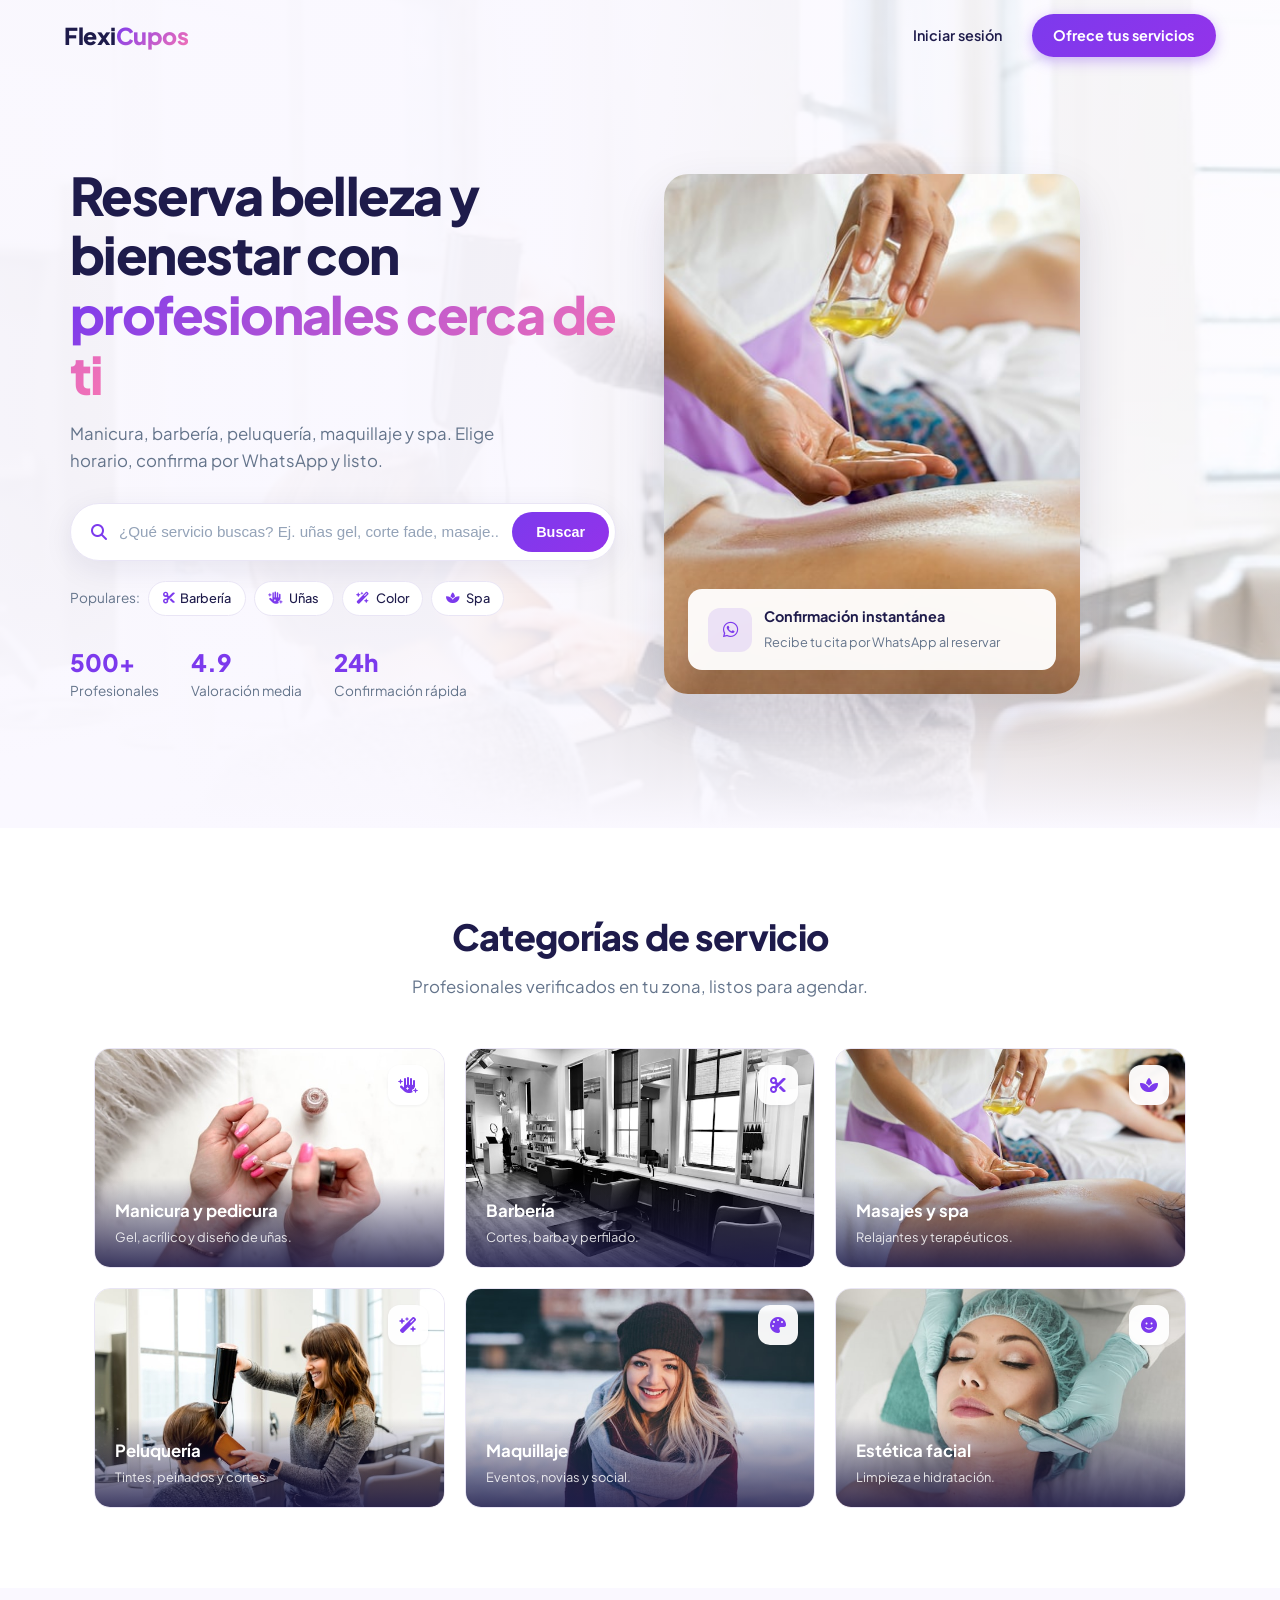
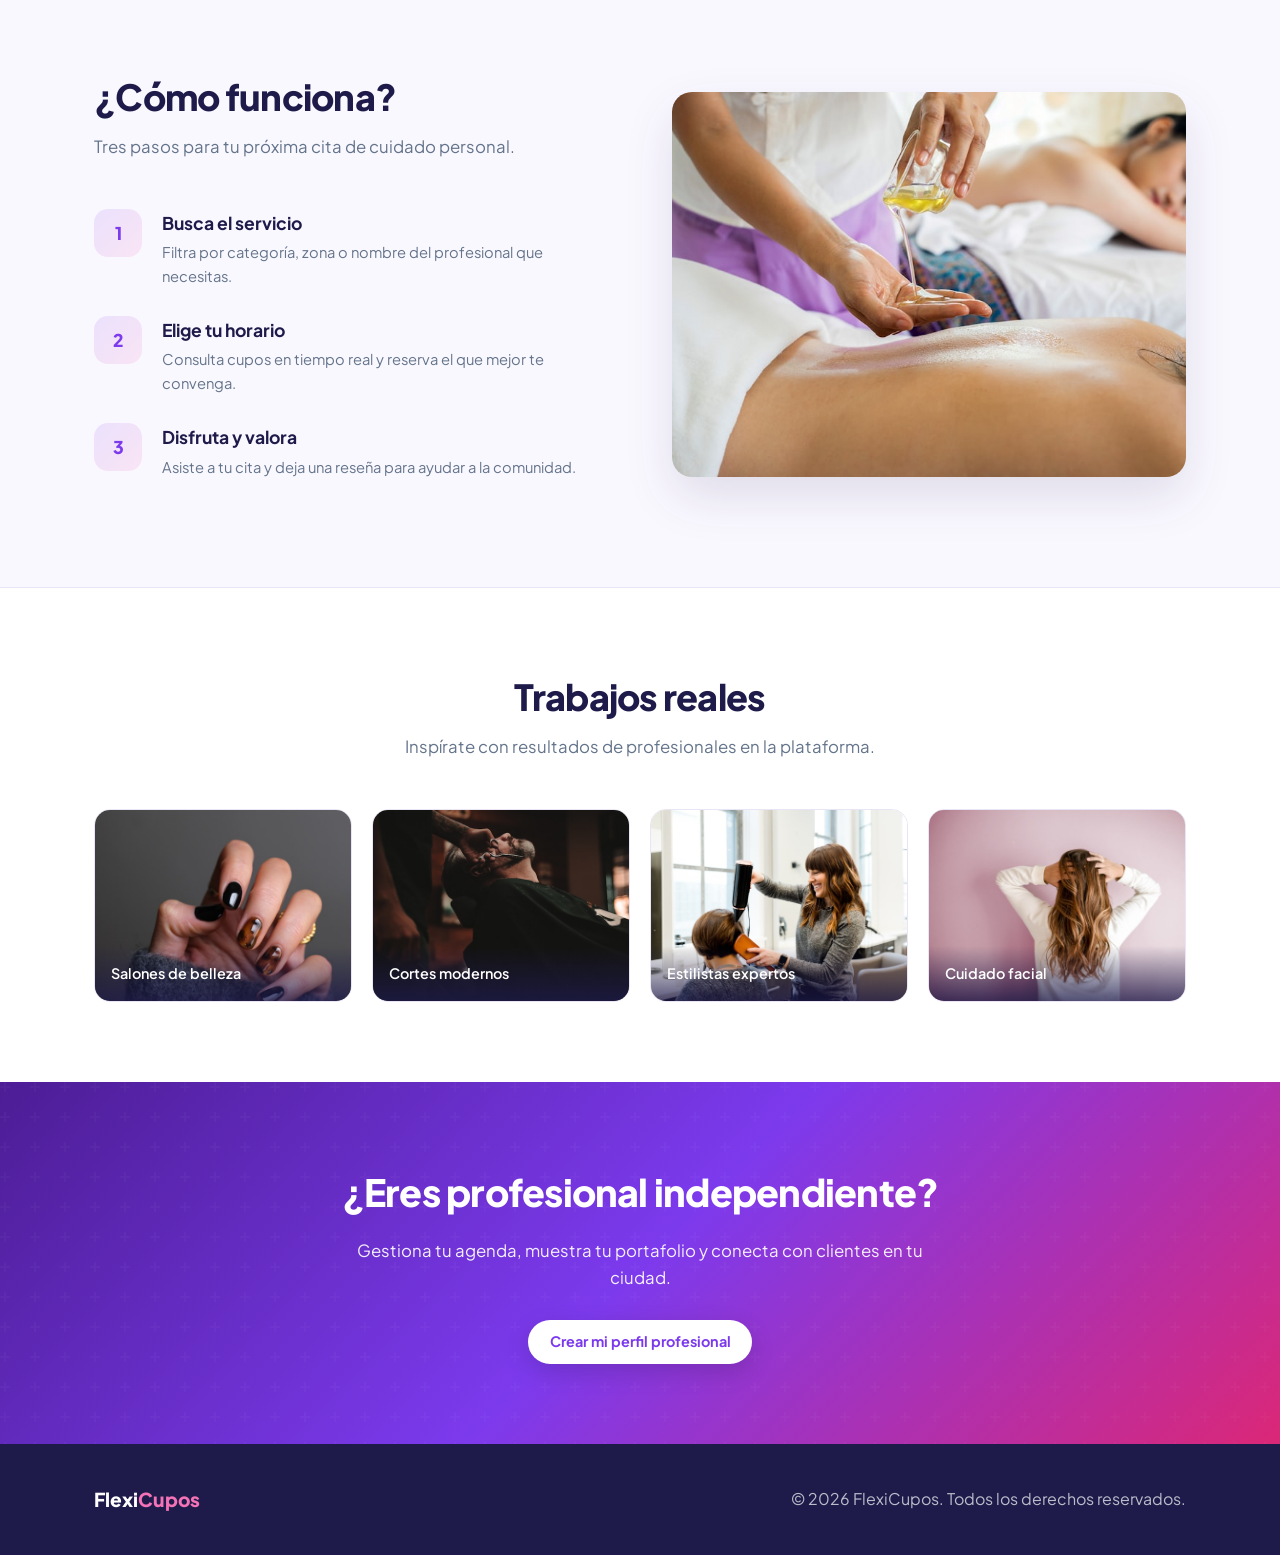
==== index.html @ e4e02c8c "Primer commit" ====
<!DOCTYPE html>
<html lang="es">
<head>
    <meta charset="UTF-8">
    <meta name="viewport" content="width=device-width, initial-scale=1.0">
    <title>FlexiCupos - Servicios Profesionales On-Demand</title>
    <meta name="description" content="Plataforma premium para reservar servicios de manicuristas, estilistas, masajistas y profesionales independientes.">
    <link href="https://fonts.googleapis.com/css2?family=Plus+Jakarta+Sans:wght@400;500;600;700;800&display=swap" rel="stylesheet">
    <link rel="stylesheet" href="css/style.css">
    <link rel="stylesheet" href="https://cdnjs.cloudflare.com/ajax/libs/font-awesome/6.4.0/css/all.min.css">
</head>
<body class="landing-body">

    <nav class="navbar transparent-nav">
        <a href="index.html" class="logo">Flexi<span>Cupos</span></a>
        <div class="nav-links" id="nav-menu">
            <a href="login.html" class="nav-link-item">Iniciar sesión</a>
            <a href="register.html" class="btn-primary">Ofrece tus servicios</a>
        </div>
    </nav>

    <header class="hero-search-section">
        <div class="hero-bg" aria-hidden="true">
            <img src="img/gallery3.jpg" alt="">
        </div>
        <div class="hero-inner">
            <div class="hero-copy">
                <h1 class="animate-fade-up">
                    Reserva belleza y bienestar con <em>profesionales cerca de ti</em>
                </h1>
                <p class="animate-fade-up delay-1">
                    Manicura, barbería, peluquería, maquillaje y spa. Elige horario, confirma por WhatsApp y listo.
                </p>

                <div class="search-box animate-fade-up delay-2">
                    <i class="fa-solid fa-magnifying-glass location-icon"></i>
                    <input type="text" placeholder="¿Qué servicio buscas? Ej. uñas gel, corte fade, masaje..." class="search-input">
                    <button type="button" class="search-btn">Buscar</button>
                </div>

                <div class="trending-searches animate-fade-up delay-3">
                    <span>Populares:</span>
                    <span class="badge"><i class="fa-solid fa-scissors"></i> Barbería</span>
                    <span class="badge"><i class="fa-solid fa-hand-sparkles"></i> Uñas</span>
                    <span class="badge"><i class="fa-solid fa-wand-magic-sparkles"></i> Color</span>
                    <span class="badge"><i class="fa-solid fa-spa"></i> Spa</span>
                </div>

                <div class="hero-stats animate-fade-up delay-3">
                    <div class="hero-stat">
                        <strong>500+</strong>
                        <span>Profesionales</span>
                    </div>
                    <div class="hero-stat">
                        <strong>4.9</strong>
                        <span>Valoración media</span>
                    </div>
                    <div class="hero-stat">
                        <strong>24h</strong>
                        <span>Confirmación rápida</span>
                    </div>
                </div>
            </div>

            <div class="hero-visual animate-fade-up delay-2">
                <div class="hero-card-stack">
                    <img src="img/how_it_works.jpg" alt="Servicios de belleza en FlexiCupos">
                    <div class="hero-floating-badge">
                        <div class="icon"><i class="fa-brands fa-whatsapp"></i></div>
                        <div>
                            <strong>Confirmación instantánea</strong>
                            <span>Recibe tu cita por WhatsApp al reservar</span>
                        </div>
                    </div>
                </div>
            </div>
        </div>
    </header>

    <section class="categories-section section-block">
        <div class="container">
            <div class="section-header">
                <h2 class="section-title">Categorías de servicio</h2>
                <p class="section-subtitle">Profesionales verificados en tu zona, listos para agendar.</p>
            </div>

            <div class="categories-grid">
                <div class="category-card">
                    <span class="cat-icon"><i class="fa-solid fa-hand-sparkles"></i></span>
                    <img src="img/cat_manicura.jpg" alt="Manicura y Pedicura">
                    <div class="category-info">
                        <h3>Manicura y pedicura</h3>
                        <p>Gel, acrílico y diseño de uñas.</p>
                    </div>
                </div>
                <div class="category-card">
                    <span class="cat-icon"><i class="fa-solid fa-scissors"></i></span>
                    <img src="img/cat_barberia.jpg" alt="Barbería">
                    <div class="category-info">
                        <h3>Barbería</h3>
                        <p>Cortes, barba y perfilado.</p>
                    </div>
                </div>
                <div class="category-card">
                    <span class="cat-icon"><i class="fa-solid fa-spa"></i></span>
                    <img src="img/cat_masajes.jpg" alt="Masajes">
                    <div class="category-info">
                        <h3>Masajes y spa</h3>
                        <p>Relajantes y terapéuticos.</p>
                    </div>
                </div>
                <div class="category-card">
                    <span class="cat-icon"><i class="fa-solid fa-wand-magic-sparkles"></i></span>
                    <img src="img/cat_peluqueria.jpg" alt="Peluquería">
                    <div class="category-info">
                        <h3>Peluquería</h3>
                        <p>Tintes, peinados y cortes.</p>
                    </div>
                </div>
                <div class="category-card">
                    <span class="cat-icon"><i class="fa-solid fa-palette"></i></span>
                    <img src="img/cat_maquillaje.jpg" alt="Maquillaje">
                    <div class="category-info">
                        <h3>Maquillaje</h3>
                        <p>Eventos, novias y social.</p>
                    </div>
                </div>
                <div class="category-card">
                    <span class="cat-icon"><i class="fa-solid fa-face-smile"></i></span>
                    <img src="img/cat_facial.jpg" alt="Estética facial">
                    <div class="category-info">
                        <h3>Estética facial</h3>
                        <p>Limpieza e hidratación.</p>
                    </div>
                </div>
            </div>
        </div>
    </section>

    <section class="how-it-works section-block">
        <div class="container how-it-works-split">
            <div class="steps-text">
                <div class="section-header text-left">
                    <h2 class="section-title">¿Cómo funciona?</h2>
                    <p class="section-subtitle">Tres pasos para tu próxima cita de cuidado personal.</p>
                </div>

                <div class="step-item">
                    <div class="step-number">1</div>
                    <div class="step-info">
                        <h3>Busca el servicio</h3>
                        <p>Filtra por categoría, zona o nombre del profesional que necesitas.</p>
                    </div>
                </div>
                <div class="step-item">
                    <div class="step-number">2</div>
                    <div class="step-info">
                        <h3>Elige tu horario</h3>
                        <p>Consulta cupos en tiempo real y reserva el que mejor te convenga.</p>
                    </div>
                </div>
                <div class="step-item">
                    <div class="step-number">3</div>
                    <div class="step-info">
                        <h3>Disfruta y valora</h3>
                        <p>Asiste a tu cita y deja una reseña para ayudar a la comunidad.</p>
                    </div>
                </div>
            </div>
            <div class="steps-image-container">
                <img src="img/how_it_works.jpg" alt="Experiencia FlexiCupos" class="steps-img">
            </div>
        </div>
    </section>

    <section class="inspiration-gallery section-block">
        <div class="container">
            <div class="section-header">
                <h2 class="section-title">Trabajos reales</h2>
                <p class="section-subtitle">Inspírate con resultados de profesionales en la plataforma.</p>
            </div>

            <div class="gallery-grid">
                <div class="gallery-item">
                    <img src="img/gallery1.jpg" alt="Manicura">
                    <div class="gallery-overlay-text">Salones de belleza</div>
                </div>
                <div class="gallery-item">
                    <img src="img/gallery2.jpg" alt="Barbería">
                    <div class="gallery-overlay-text">Cortes modernos</div>
                </div>
                <div class="gallery-item">
                    <img src="img/gallery3.jpg" alt="Estilismo">
                    <div class="gallery-overlay-text">Estilistas expertos</div>
                </div>
                <div class="gallery-item">
                    <img src="img/gallery4.jpg" alt="Facial">
                    <div class="gallery-overlay-text">Cuidado facial</div>
                </div>
            </div>
        </div>
    </section>

    <section class="cta-provider">
        <div class="cta-content">
            <h2>¿Eres profesional independiente?</h2>
            <p>Gestiona tu agenda, muestra tu portafolio y conecta con clientes en tu ciudad.</p>
            <a href="register.html" class="btn-primary">Crear mi perfil profesional</a>
        </div>
    </section>

    <footer class="main-footer">
        <div class="container footer-inner">
            <div class="footer-brand">Flexi<span>Cupos</span></div>
            <p>&copy; 2026 FlexiCupos. Todos los derechos reservados.</p>
        </div>
    </footer>

    <script>
        window.addEventListener('scroll', () => {
            const nav = document.querySelector('.navbar');
            nav.classList.toggle('scrolled', window.scrollY > 40);
        });
    </script>
</body>
</html>
---- css/style.css ----
:root {
    --primary: #7c3aed;
    --primary-hover: #6d28d9;
    --primary-soft: rgba(124, 58, 237, 0.12);
    --accent: #f472b6;
    --accent-soft: rgba(244, 114, 182, 0.15);
    --bg: #faf8ff;
    --bg-elevated: #ffffff;
    --text: #1e1b4b;
    --text-muted: #64748b;
    --border: #e9e5f5;
    --shadow-sm: 0 1px 3px rgba(30, 27, 75, 0.06);
    --shadow-md: 0 8px 30px rgba(30, 27, 75, 0.08);
    --shadow-lg: 0 20px 50px rgba(30, 27, 75, 0.12);
    --radius: 16px;
    --radius-pill: 999px;
    --nav-height: 72px;
}

* {
    margin: 0;
    padding: 0;
    box-sizing: border-box;
}

body {
    font-family: 'Plus Jakarta Sans', 'Inter', system-ui, sans-serif;
    background-color: var(--bg);
    color: var(--text);
    line-height: 1.6;
    -webkit-font-smoothing: antialiased;
}

a { text-decoration: none; color: inherit; }

.container {
    max-width: 1140px;
    margin: 0 auto;
    padding: 0 1.5rem;
}

/* ——— Navbar ——— */
.navbar {
    display: flex;
    justify-content: space-between;
    align-items: center;
    height: var(--nav-height);
    padding: 0 5%;
    position: fixed;
    top: 0;
    left: 0;
    right: 0;
    z-index: 100;
    transition: background 0.3s, box-shadow 0.3s, border-color 0.3s;
}

.transparent-nav {
    background: transparent;
    border-bottom: 1px solid transparent;
}

.transparent-nav.scrolled,
.navbar:not(.transparent-nav) {
    background: rgba(255, 255, 255, 0.92);
    backdrop-filter: blur(12px);
    border-bottom: 1px solid var(--border);
    box-shadow: var(--shadow-sm);
}

.navbar .logo {
    font-size: 1.45rem;
    font-weight: 800;
    letter-spacing: -0.02em;
    color: var(--text);
}

.navbar .logo span {
    background: linear-gradient(135deg, var(--primary), var(--accent));
    -webkit-background-clip: text;
    -webkit-text-fill-color: transparent;
    background-clip: text;
}

.nav-links {
    display: flex;
    align-items: center;
    gap: 0.75rem;
}

.nav-link-item {
    font-weight: 600;
    font-size: 0.9rem;
    color: var(--text);
    padding: 0.55rem 1.1rem;
    border-radius: var(--radius-pill);
    transition: background 0.2s;
}

.nav-link-item:hover {
    background: var(--primary-soft);
}

.btn-primary {
    display: inline-flex;
    align-items: center;
    justify-content: center;
    gap: 0.4rem;
    background: linear-gradient(135deg, var(--primary) 0%, #9333ea 100%);
    color: #fff !important;
    padding: 0.65rem 1.35rem;
    border-radius: var(--radius-pill);
    font-weight: 700;
    font-size: 0.9rem;
    border: none;
    cursor: pointer;
    transition: transform 0.2s, box-shadow 0.2s, filter 0.2s;
    box-shadow: 0 4px 14px rgba(124, 58, 237, 0.35);
}

.btn-primary:hover {
    transform: translateY(-1px);
    box-shadow: 0 8px 22px rgba(124, 58, 237, 0.4);
    filter: brightness(1.05);
}

.btn-outline {
    display: inline-flex;
    align-items: center;
    padding: 0.65rem 1.35rem;
    border-radius: var(--radius-pill);
    font-weight: 600;
    font-size: 0.9rem;
    border: 2px solid var(--border);
    background: var(--bg-elevated);
    color: var(--text);
    transition: border-color 0.2s, background 0.2s;
}

.btn-outline:hover {
    border-color: var(--primary);
    background: var(--primary-soft);
}

/* ——— Hero ——— */
.hero-search-section {
    position: relative;
    min-height: 92vh;
    display: flex;
    align-items: center;
    padding: calc(var(--nav-height) + 2rem) 5% 4rem;
    overflow: hidden;
}

.hero-bg {
    position: absolute;
    inset: 0;
    z-index: 0;
}

.hero-bg img {
    width: 100%;
    height: 100%;
    object-fit: cover;
    object-position: center 30%;
}

.hero-bg::after {
    content: '';
    position: absolute;
    inset: 0;
    background:
        linear-gradient(105deg, rgba(250, 248, 255, 0.97) 42%, rgba(250, 248, 255, 0.75) 58%, rgba(250, 248, 255, 0.4) 100%),
        linear-gradient(to top, var(--bg) 0%, transparent 30%);
}

.hero-inner {
    position: relative;
    z-index: 2;
    display: grid;
    grid-template-columns: 1fr 1fr;
    gap: 3rem;
    align-items: center;
    max-width: 1140px;
    margin: 0 auto;
    width: 100%;
}

.hero-copy h1 {
    font-size: clamp(2rem, 4.5vw, 3.25rem);
    font-weight: 800;
    line-height: 1.15;
    letter-spacing: -0.03em;
    margin-bottom: 1rem;
    color: var(--text);
}

.hero-copy h1 em {
    font-style: normal;
    background: linear-gradient(135deg, var(--primary), var(--accent));
    -webkit-background-clip: text;
    -webkit-text-fill-color: transparent;
    background-clip: text;
}

.hero-copy p {
    font-size: 1.05rem;
    color: var(--text-muted);
    margin-bottom: 1.75rem;
    max-width: 480px;
}

.hero-stats {
    display: flex;
    gap: 2rem;
    margin-top: 2rem;
    flex-wrap: wrap;
}

.hero-stat strong {
    display: block;
    font-size: 1.5rem;
    font-weight: 800;
    color: var(--primary);
    line-height: 1.2;
}

.hero-stat span {
    font-size: 0.85rem;
    color: var(--text-muted);
}

.hero-visual {
    position: relative;
}

.hero-card-stack {
    position: relative;
    border-radius: 24px;
    overflow: hidden;
    box-shadow: var(--shadow-lg);
    aspect-ratio: 4/5;
    max-height: 520px;
}

.hero-card-stack img {
    width: 100%;
    height: 100%;
    object-fit: cover;
}

.hero-floating-badge {
    position: absolute;
    bottom: 1.5rem;
    left: 1.5rem;
    right: 1.5rem;
    background: rgba(255, 255, 255, 0.95);
    backdrop-filter: blur(8px);
    padding: 1rem 1.25rem;
    border-radius: 14px;
    display: flex;
    align-items: center;
    gap: 0.75rem;
    box-shadow: var(--shadow-md);
}

.hero-floating-badge .icon {
    width: 44px;
    height: 44px;
    border-radius: 12px;
    background: var(--primary-soft);
    color: var(--primary);
    display: flex;
    align-items: center;
    justify-content: center;
    font-size: 1.1rem;
    flex-shrink: 0;
}

.hero-floating-badge strong {
    display: block;
    font-size: 0.9rem;
}

.hero-floating-badge span {
    font-size: 0.8rem;
    color: var(--text-muted);
}

/* Search */
.search-box {
    display: flex;
    align-items: center;
    background: var(--bg-elevated);
    border: 1px solid var(--border);
    border-radius: var(--radius-pill);
    padding: 6px 6px 6px 1.25rem;
    box-shadow: var(--shadow-md);
    max-width: 100%;
}

.search-input {
    flex: 1;
    border: none;
    padding: 0.85rem 0.75rem;
    font-size: 0.95rem;
    outline: none;
    background: transparent;
    color: var(--text);
    min-width: 0;
}

.search-input::placeholder { color: #94a3b8; }

.location-icon {
    color: var(--primary);
    font-size: 1rem;
    flex-shrink: 0;
}

.search-btn {
    background: linear-gradient(135deg, var(--primary), #9333ea);
    color: #fff;
    border: none;
    padding: 0.75rem 1.5rem;
    border-radius: var(--radius-pill);
    font-size: 0.9rem;
    font-weight: 700;
    cursor: pointer;
    white-space: nowrap;
    transition: filter 0.2s;
}

.search-btn:hover { filter: brightness(1.08); }

.trending-searches {
    display: flex;
    flex-wrap: wrap;
    align-items: center;
    gap: 0.5rem;
    margin-top: 1.25rem;
    font-size: 0.85rem;
    color: var(--text-muted);
}

.badge {
    display: inline-flex;
    align-items: center;
    gap: 0.35rem;
    background: var(--bg-elevated);
    border: 1px solid var(--border);
    color: var(--text);
    padding: 0.4rem 0.85rem;
    border-radius: var(--radius-pill);
    font-size: 0.8rem;
    font-weight: 500;
    cursor: pointer;
    transition: border-color 0.2s, background 0.2s, color 0.2s;
}

.badge:hover {
    border-color: var(--primary);
    background: var(--primary-soft);
    color: var(--primary);
}

.badge i { color: var(--primary); font-size: 0.75rem; }

/* ——— Sections ——— */
.section-block {
    padding: 5rem 0;
}

.section-header {
    text-align: center;
    max-width: 560px;
    margin: 0 auto 3rem;
}

.section-title {
    font-size: clamp(1.75rem, 3vw, 2.25rem);
    font-weight: 800;
    letter-spacing: -0.02em;
    margin-bottom: 0.5rem;
}

.section-subtitle {
    color: var(--text-muted);
    font-size: 1.05rem;
}

.text-left { text-align: left; }
.section-header.text-left { margin-left: 0; margin-right: 0; }

/* Categories */
.categories-section {
    background: var(--bg-elevated);
}

.categories-grid {
    display: grid;
    grid-template-columns: repeat(3, 1fr);
    gap: 1.25rem;
}

.category-card {
    position: relative;
    border-radius: var(--radius);
    overflow: hidden;
    background: var(--bg);
    border: 1px solid var(--border);
    transition: transform 0.25s, box-shadow 0.25s;
    cursor: pointer;
    height: 220px;
}

.category-card:hover {
    transform: translateY(-4px);
    box-shadow: var(--shadow-md);
}

.category-card img {
    width: 100%;
    height: 100%;
    object-fit: cover;
    transition: transform 0.4s;
}

.category-card:hover img { transform: scale(1.04); }

.category-info {
    position: absolute;
    inset: auto 0 0 0;
    padding: 1.25rem;
    background: linear-gradient(to top, rgba(30, 27, 75, 0.85) 0%, transparent 100%);
}

.category-info h3 {
    color: #fff;
    font-size: 1.05rem;
    font-weight: 700;
    margin-bottom: 0.15rem;
}

.category-info p {
    color: rgba(255, 255, 255, 0.85);
    font-size: 0.8rem;
}

.category-card .cat-icon {
    position: absolute;
    top: 1rem;
    right: 1rem;
    width: 40px;
    height: 40px;
    border-radius: 12px;
    background: rgba(255, 255, 255, 0.95);
    color: var(--primary);
    display: flex;
    align-items: center;
    justify-content: center;
    font-size: 1rem;
    box-shadow: var(--shadow-sm);
}

/* How it works */
.how-it-works {
    background: var(--bg);
}

.how-it-works-split {
    display: grid;
    grid-template-columns: 1fr 1fr;
    gap: 4rem;
    align-items: center;
}

.steps-img {
    width: 100%;
    border-radius: 20px;
    aspect-ratio: 4/3;
    object-fit: cover;
    box-shadow: var(--shadow-lg);
}

.step-item {
    display: flex;
    gap: 1.25rem;
    margin-bottom: 1.75rem;
    align-items: flex-start;
}

.step-number {
    width: 48px;
    height: 48px;
    border-radius: 14px;
    background: linear-gradient(135deg, var(--primary-soft), var(--accent-soft));
    color: var(--primary);
    font-weight: 800;
    font-size: 1.1rem;
    display: flex;
    align-items: center;
    justify-content: center;
    flex-shrink: 0;
}

.step-info h3 {
    font-size: 1.1rem;
    font-weight: 700;
    margin-bottom: 0.25rem;
}

.step-info p {
    color: var(--text-muted);
    font-size: 0.92rem;
}

/* Gallery */
.inspiration-gallery {
    background: var(--bg-elevated);
    border-top: 1px solid var(--border);
}

.gallery-grid {
    display: grid;
    grid-template-columns: repeat(4, 1fr);
    gap: 1.25rem;
}

.gallery-item {
    position: relative;
    border-radius: var(--radius);
    overflow: hidden;
    aspect-ratio: 4 / 3;
    min-height: 180px;
    border: 1px solid var(--border);
}

.gallery-item img {
    width: 100%;
    height: 100%;
    object-fit: cover;
    transition: transform 0.4s;
}

.gallery-item:hover img { transform: scale(1.05); }

.gallery-overlay-text {
    position: absolute;
    bottom: 0;
    left: 0;
    right: 0;
    padding: 1rem;
    background: linear-gradient(to top, rgba(30, 27, 75, 0.75), transparent);
    color: #fff;
    font-weight: 600;
    font-size: 0.9rem;
}

/* CTA */
.cta-provider {
    position: relative;
    padding: 5rem 1.5rem;
    text-align: center;
    background: linear-gradient(135deg, #4c1d95 0%, #7c3aed 50%, #db2777 100%);
    overflow: hidden;
}

.cta-provider::before {
    content: '';
    position: absolute;
    inset: 0;
    background: url("data:image/svg+xml,%3Csvg width='60' height='60' viewBox='0 0 60 60' xmlns='http://www.w3.org/2000/svg'%3E%3Cg fill='none' fill-rule='evenodd'%3E%3Cg fill='%23ffffff' fill-opacity='0.05'%3E%3Cpath d='M36 34v-4h-2v4h-4v2h4v4h2v-4h4v-2h-4zm0-30V0h-2v4h-4v2h4v4h2V6h4V4h-4zM6 34v-4H4v4H0v2h4v4h2v-4h4v-2H6zM6 4V0H4v4H0v2h4v4h2V6h4V4H6z'/%3E%3C/g%3E%3C/g%3E%3C/svg%3E");
    opacity: 0.5;
}

.cta-content {
    position: relative;
    z-index: 2;
    max-width: 620px;
    margin: 0 auto;
    color: #fff;
}

.cta-content h2 {
    font-size: clamp(1.75rem, 3vw, 2.35rem);
    font-weight: 800;
    margin-bottom: 1rem;
    letter-spacing: -0.02em;
}

.cta-content p {
    font-size: 1.05rem;
    opacity: 0.92;
    margin-bottom: 1.75rem;
}

.cta-content .btn-primary {
    background: #fff;
    color: var(--primary) !important;
    box-shadow: 0 8px 24px rgba(0, 0, 0, 0.15);
}

.cta-content .btn-primary:hover {
    background: #f8fafc;
}

/* Footer */
.main-footer {
    background: var(--text);
    color: rgba(255, 255, 255, 0.7);
    padding: 2.5rem 0;
}

.footer-inner {
    display: flex;
    justify-content: space-between;
    align-items: center;
    flex-wrap: wrap;
    gap: 1rem;
}

.footer-brand {
    font-weight: 800;
    font-size: 1.2rem;
    color: #fff;
}

.footer-brand span {
    color: var(--accent);
}

/* Animations */
.animate-fade-up {
    animation: fadeUp 0.8s ease forwards;
    opacity: 0;
    transform: translateY(20px);
}
.delay-1 { animation-delay: 0.15s; }
.delay-2 { animation-delay: 0.3s; }
.delay-3 { animation-delay: 0.45s; }

@keyframes fadeUp {
    to { opacity: 1; transform: translateY(0); }
}

/* ——— Auth ——— */
.auth-page {
    min-height: 100vh;
    display: grid;
    grid-template-columns: 1fr 1fr;
}

.auth-panel-visual {
    position: relative;
    display: flex;
    flex-direction: column;
    justify-content: flex-end;
    padding: 3rem;
    background: linear-gradient(160deg, #4c1d95, #7c3aed);
    overflow: hidden;
}

.auth-panel-visual img {
    position: absolute;
    inset: 0;
    width: 100%;
    height: 100%;
    object-fit: cover;
    opacity: 0.35;
}

.auth-panel-visual .overlay {
    position: absolute;
    inset: 0;
    background: linear-gradient(to top, rgba(76, 29, 149, 0.9), rgba(124, 58, 237, 0.5));
}

.auth-panel-copy {
    position: relative;
    z-index: 2;
    color: #fff;
}

.auth-panel-copy h2 {
    font-size: 2rem;
    font-weight: 800;
    margin-bottom: 0.75rem;
    letter-spacing: -0.02em;
}

.auth-panel-copy p {
    opacity: 0.9;
    font-size: 1rem;
    max-width: 360px;
}

.auth-panel-form {
    display: flex;
    align-items: center;
    justify-content: center;
    padding: 2rem;
    background: var(--bg);
}

.auth-container {
    display: flex;
    justify-content: center;
    align-items: center;
    min-height: calc(100vh - var(--nav-height));
    padding: 2rem 1.5rem;
    padding-top: calc(var(--nav-height) + 2rem);
}

.auth-box {
    background: var(--bg-elevated);
    padding: 2.25rem;
    border-radius: 20px;
    width: 100%;
    max-width: 440px;
    box-shadow: var(--shadow-md);
    border: 1px solid var(--border);
}

.auth-box.large { max-width: 580px; }

.auth-box h2 {
    text-align: center;
    margin-bottom: 1.5rem;
    font-size: 1.65rem;
    font-weight: 800;
    letter-spacing: -0.02em;
}

.form-group { margin-bottom: 1.1rem; }

.form-group label {
    display: block;
    margin-bottom: 0.4rem;
    color: var(--text-muted);
    font-size: 0.85rem;
    font-weight: 600;
}

.form-group input,
.form-group textarea {
    width: 100%;
    padding: 0.75rem 1rem;
    border-radius: 12px;
    border: 1px solid var(--border);
    background: var(--bg);
    color: var(--text);
    font-family: inherit;
    font-size: 0.95rem;
    transition: border-color 0.2s, box-shadow 0.2s;
}

.form-group input:focus,
.form-group textarea:focus {
    outline: none;
    border-color: var(--primary);
    box-shadow: 0 0 0 3px var(--primary-soft);
}

.auth-btn {
    width: 100%;
    padding: 0.85rem;
    background: linear-gradient(135deg, var(--primary), #9333ea);
    color: #fff;
    border: none;
    border-radius: var(--radius-pill);
    font-size: 1rem;
    font-weight: 700;
    cursor: pointer;
    margin-top: 0.5rem;
    transition: filter 0.2s, transform 0.2s;
}

.auth-btn:hover { filter: brightness(1.06); transform: translateY(-1px); }
.auth-btn:disabled { opacity: 0.6; cursor: not-allowed; transform: none; }

.auth-links {
    text-align: center;
    margin-top: 1.25rem;
    font-size: 0.9rem;
    color: var(--text-muted);
}

.auth-links a {
    color: var(--primary);
    font-weight: 600;
}

.error-msg {
    display: none;
    background: #fef2f2;
    color: #dc2626;
    padding: 0.75rem 1rem;
    border-radius: 12px;
    margin-bottom: 1rem;
    border: 1px solid #fecaca;
    text-align: center;
    font-size: 0.88rem;
}

.tabs {
    display: flex;
    margin-bottom: 1.25rem;
    background: var(--bg);
    border-radius: var(--radius-pill);
    padding: 4px;
    border: 1px solid var(--border);
}

.tab {
    flex: 1;
    text-align: center;
    padding: 0.6rem;
    cursor: pointer;
    color: var(--text-muted);
    font-weight: 600;
    font-size: 0.9rem;
    border-radius: var(--radius-pill);
    transition: all 0.2s;
}

.tab.active {
    background: var(--bg-elevated);
    color: var(--primary);
    box-shadow: var(--shadow-sm);
}

.password-container { position: relative; }
.password-container input { padding-right: 2.75rem; }

.toggle-password {
    position: absolute;
    right: 12px;
    top: 50%;
    transform: translateY(-50%);
    cursor: pointer;
    color: var(--text-muted);
    user-select: none;
    font-size: 1rem;
}

/* Register page with nav */
.page-with-nav { padding-top: var(--nav-height); }

/* Responsive */
@media (max-width: 992px) {
    .hero-inner {
        grid-template-columns: 1fr;
        text-align: center;
    }

    .hero-copy p { margin-left: auto; margin-right: auto; }
    .hero-stats { justify-content: center; }
    .hero-visual { max-width: 400px; margin: 0 auto; }
    .categories-grid { grid-template-columns: repeat(2, 1fr); }
    .how-it-works-split { grid-template-columns: 1fr; gap: 2.5rem; }
    .gallery-grid { grid-template-columns: repeat(2, 1fr); }
    .auth-page { grid-template-columns: 1fr; }
    .auth-panel-visual { min-height: 220px; padding: 2rem; }
}

@media (max-width: 576px) {
    .nav-links .nav-link-item { display: none; }
    .categories-grid { grid-template-columns: 1fr; }
    .gallery-grid { grid-template-columns: 1fr; }
    .search-box {
        flex-direction: column;
        border-radius: var(--radius);
        padding: 12px;
        align-items: stretch;
    }
    .search-btn { width: 100%; border-radius: 12px; }
    .location-icon { padding-left: 0; }
}
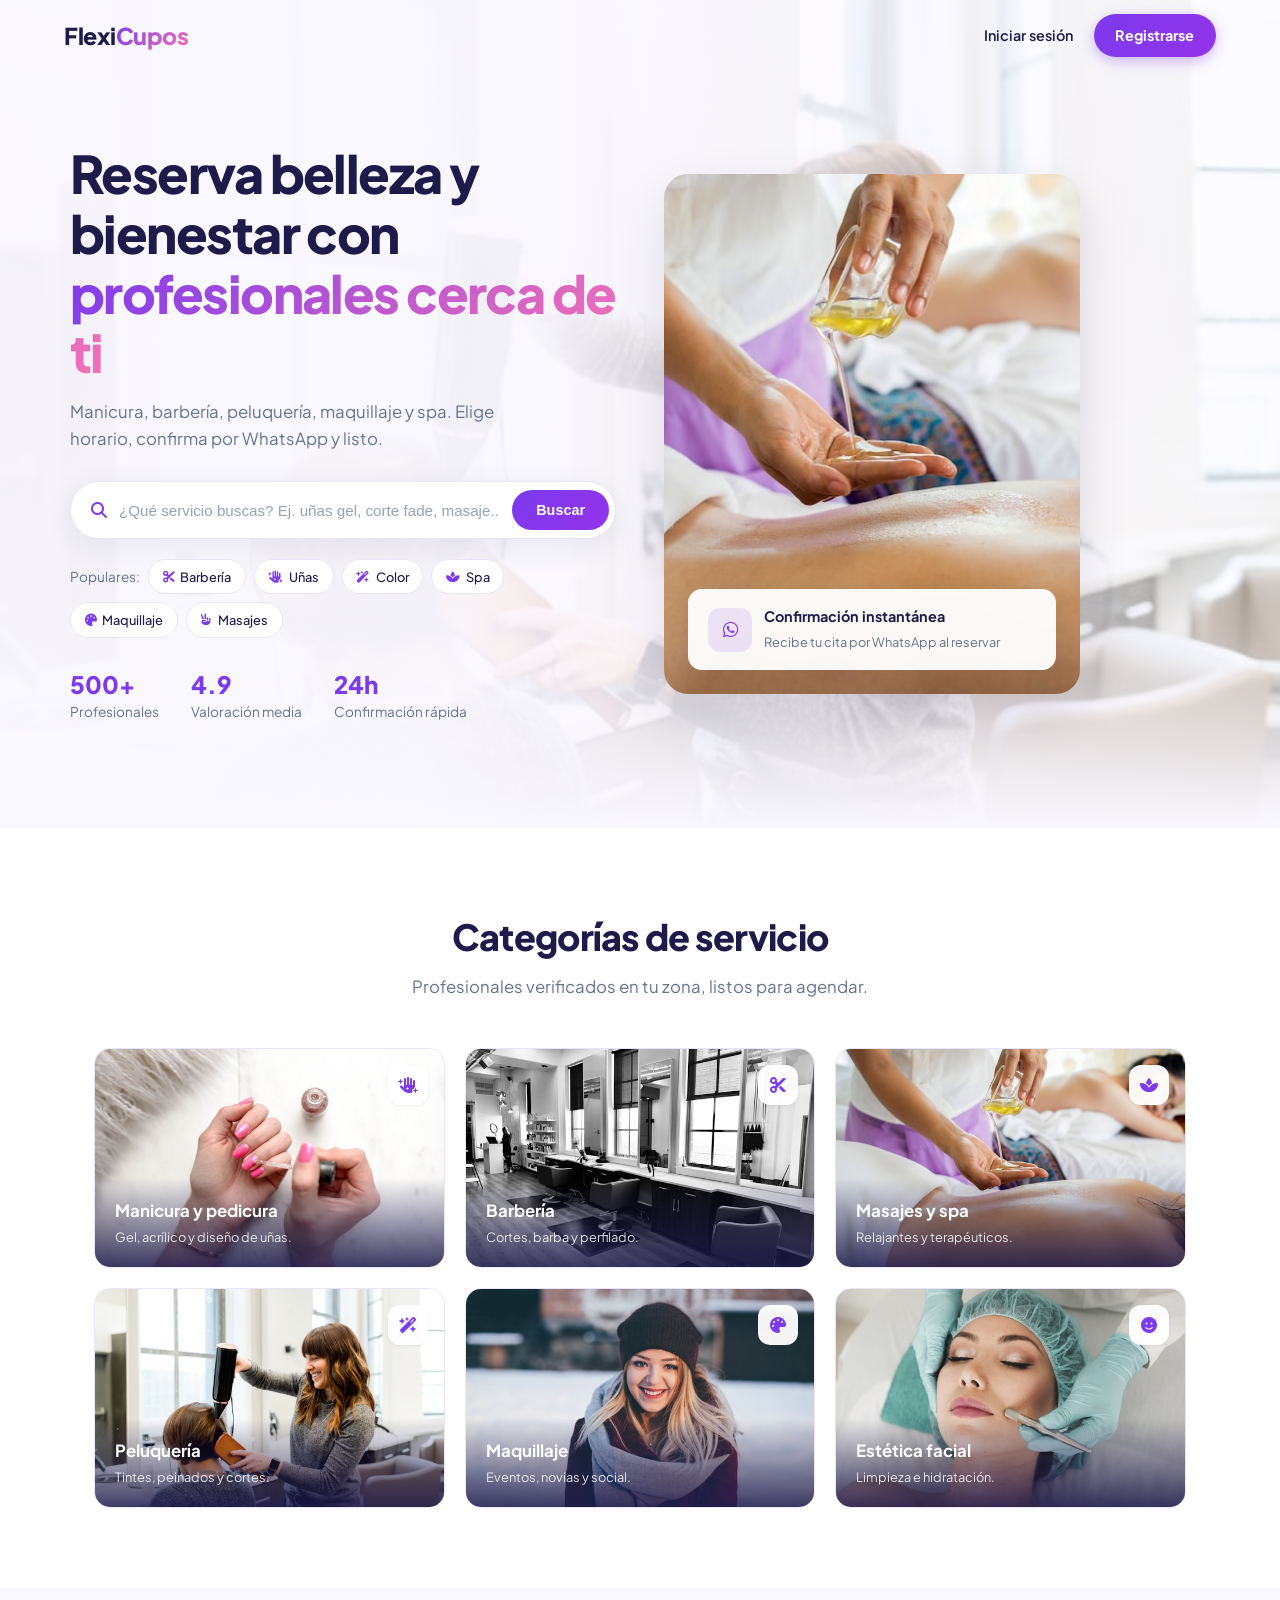
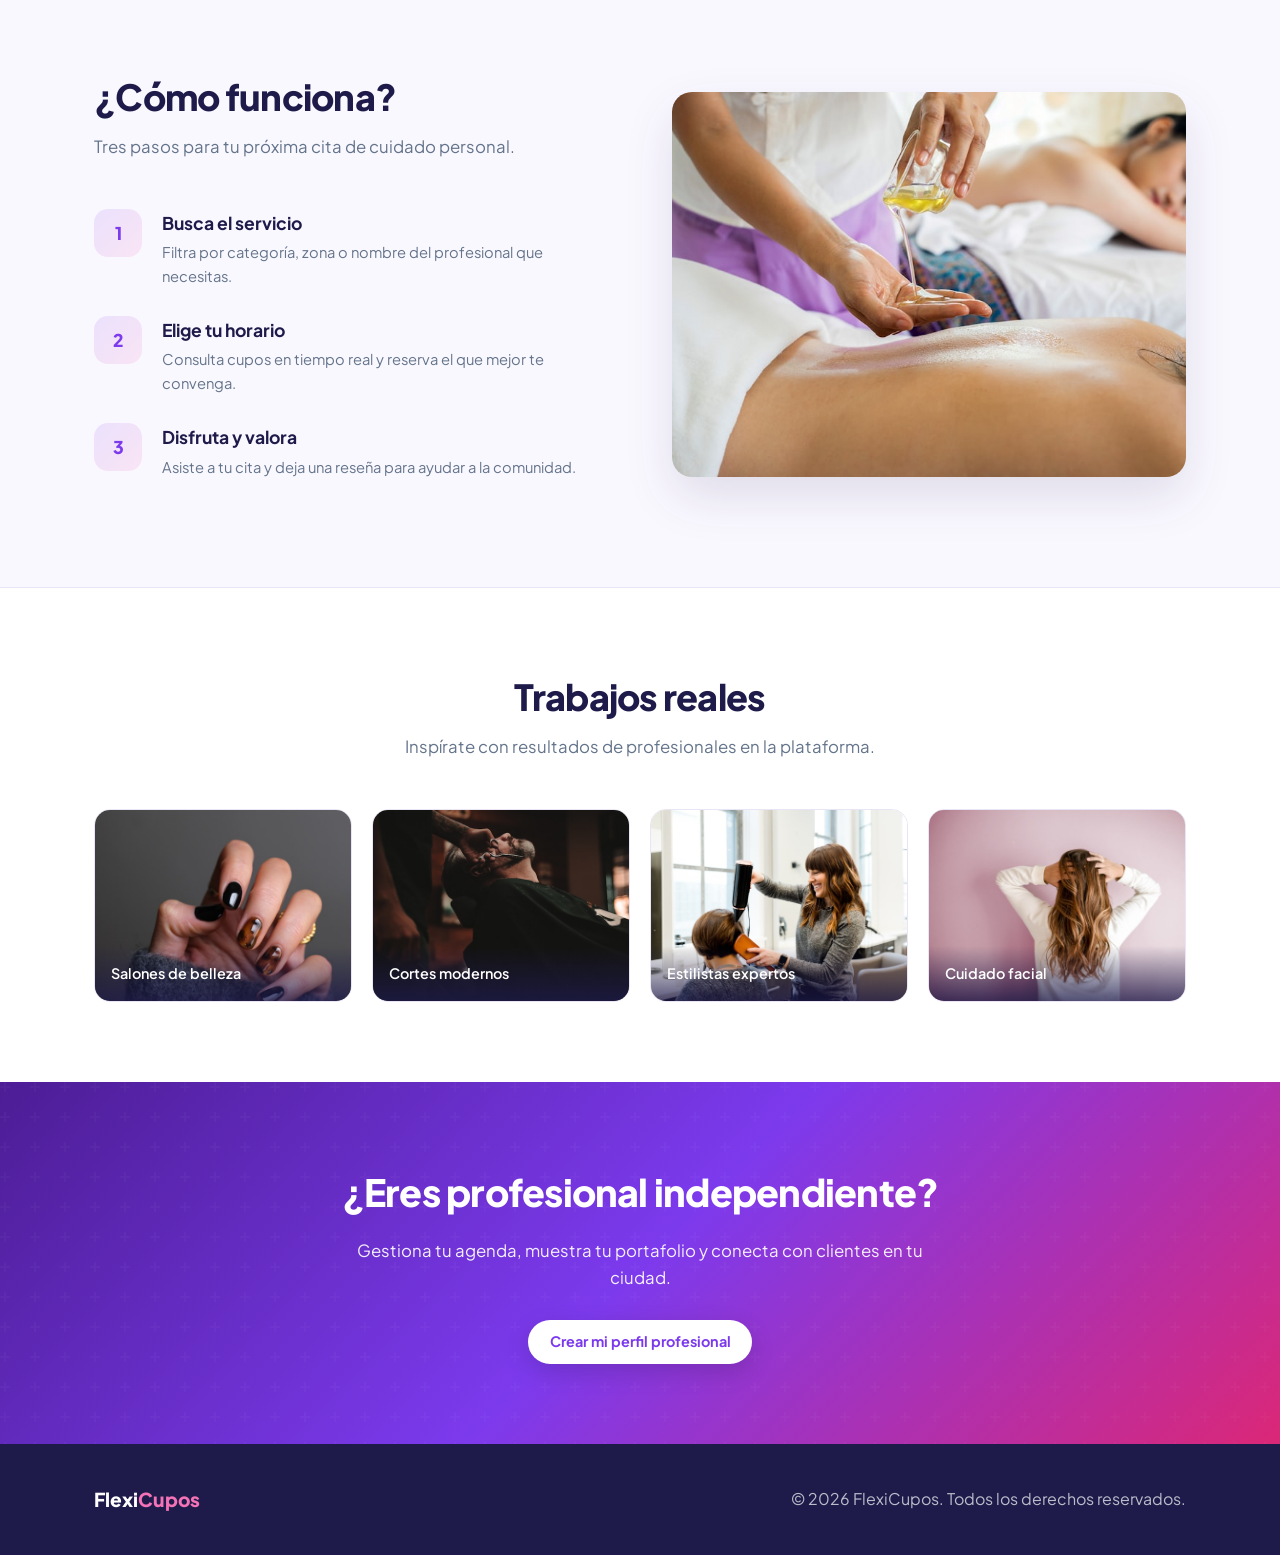
==== commit f28f23bf: "Funciona todo - Faltana algunas cosas" ====
--- a/index.html
+++ b/index.html
@@ -11,42 +11,68 @@
 </head>
 <body class="landing-body">
 
-    <nav class="navbar transparent-nav">
+    <nav class="navbar transparent-nav" id="main-nav">
         <a href="index.html" class="logo">Flexi<span>Cupos</span></a>
         <div class="nav-links" id="nav-menu">
-            <a href="login.html" class="nav-link-item">Iniciar sesión</a>
-            <a href="register.html" class="btn-primary">Ofrece tus servicios</a>
+            <!-- Guest state -->
+            <div id="nav-guest">
+                <a href="login.html" class="nav-link-item">Iniciar sesión</a>
+                <a href="register.html" class="btn-primary">Registrarse</a>
+            </div>
+            <!-- Logged-in state (hidden by default) -->
+            <div id="nav-user" style="display: none;">
+                <div class="user-dropdown">
+                    <button class="user-dropdown-btn" id="user-dropdown-btn">
+                        <span class="user-avatar"><i class="fa-solid fa-user"></i></span>
+                        <span id="nav-user-name">Usuario</span>
+                        <i class="fa-solid fa-chevron-down dropdown-arrow"></i>
+                    </button>
+                    <div class="user-dropdown-menu" id="user-dropdown-menu">
+                        <a href="#" id="dropdown-dashboard" class="dropdown-item">
+                            <i class="fa-solid fa-gauge-high"></i> Mi panel
+                        </a>
+                        <div class="dropdown-divider"></div>
+                        <a href="#" id="dropdown-cerrar-sesion" class="dropdown-item dropdown-danger">
+                            <i class="fa-solid fa-right-from-bracket"></i> Cerrar sesión
+                        </a>
+                    </div>
+                </div>
+            </div>
         </div>
     </nav>
 
-    <header class="hero-search-section">
+    <header class="hero-search-section" id="hero-section">
         <div class="hero-bg" aria-hidden="true">
             <img src="img/gallery3.jpg" alt="">
         </div>
         <div class="hero-inner">
             <div class="hero-copy">
-                <h1 class="animate-fade-up">
-                    Reserva belleza y bienestar con <em>profesionales cerca de ti</em>
-                </h1>
-                <p class="animate-fade-up delay-1">
-                    Manicura, barbería, peluquería, maquillaje y spa. Elige horario, confirma por WhatsApp y listo.
-                </p>
+                <div id="hero-text-content">
+                    <h1 class="animate-fade-up">
+                        Reserva belleza y bienestar con <em>profesionales cerca de ti</em>
+                    </h1>
+                    <p class="animate-fade-up delay-1">
+                        Manicura, barbería, peluquería, maquillaje y spa. Elige horario, confirma por WhatsApp y listo.
+                    </p>
+                </div>
 
                 <div class="search-box animate-fade-up delay-2">
                     <i class="fa-solid fa-magnifying-glass location-icon"></i>
-                    <input type="text" placeholder="¿Qué servicio buscas? Ej. uñas gel, corte fade, masaje..." class="search-input">
-                    <button type="button" class="search-btn">Buscar</button>
+                    <input type="text" id="search-input" placeholder="¿Qué servicio buscas? Ej. uñas gel, corte fade, masaje..." class="search-input">
+                    <button type="button" id="search-btn" class="search-btn">Buscar</button>
                 </div>
 
                 <div class="trending-searches animate-fade-up delay-3">
                     <span>Populares:</span>
-                    <span class="badge"><i class="fa-solid fa-scissors"></i> Barbería</span>
-                    <span class="badge"><i class="fa-solid fa-hand-sparkles"></i> Uñas</span>
-                    <span class="badge"><i class="fa-solid fa-wand-magic-sparkles"></i> Color</span>
-                    <span class="badge"><i class="fa-solid fa-spa"></i> Spa</span>
-                </div>
-
-                <div class="hero-stats animate-fade-up delay-3">
+                    <span class="badge" data-categoria="barberia"><i class="fa-solid fa-scissors"></i> Barbería</span>
+                    <span class="badge" data-categoria="unias"><i class="fa-solid fa-hand-sparkles"></i> Uñas</span>
+                    <span class="badge" data-categoria="color"><i class="fa-solid fa-wand-magic-sparkles"></i> Color</span>
+                    <span class="badge" data-categoria="spa"><i class="fa-solid fa-spa"></i> Spa</span>
+                    <span class="badge" data-categoria="maquillaje"><i class="fa-solid fa-palette"></i> Maquillaje</span>
+                    <span class="badge" data-categoria="masajes"><i class="fa-solid fa-hand-peace"></i> Masajes</span>
+                </div>
+
+                <div class="hero-stats animate-fade-up delay-3" id="hero-stats-row">
                     <div class="hero-stat">
                         <strong>500+</strong>
                         <span>Profesionales</span>
@@ -62,7 +88,7 @@
                 </div>
             </div>
 
-            <div class="hero-visual animate-fade-up delay-2">
+            <div class="hero-visual animate-fade-up delay-2" id="hero-visual-col">
                 <div class="hero-card-stack">
                     <img src="img/how_it_works.jpg" alt="Servicios de belleza en FlexiCupos">
                     <div class="hero-floating-badge">
@@ -77,7 +103,23 @@
         </div>
     </header>
 
-    <section class="categories-section section-block">
+    <!-- Resultados de búsqueda (oculto hasta que se busque) -->
+    <section class="search-results-section section-block" id="search-results" style="display: none;">
+        <div class="container">
+            <div class="section-header">
+                <h2 class="section-title" id="results-title">Resultados</h2>
+                <p class="section-subtitle" id="results-count">0 profesionales encontrados</p>
+            </div>
+            <div id="results-grid" class="professional-grid">
+                <!-- Results injected by JS -->
+            </div>
+            <div id="results-pagination" class="pagination"></div>
+        </div>
+    </section>
+
+    <div id="marketing-sections">
+
+    <section class="categories-section section-block" id="categories-section">
         <div class="container">
             <div class="section-header">
                 <h2 class="section-title">Categorías de servicio</h2>
@@ -216,11 +258,18 @@
         </div>
     </footer>
 
-    <script>
-        window.addEventListener('scroll', () => {
-            const nav = document.querySelector('.navbar');
-            nav.classList.toggle('scrolled', window.scrollY > 40);
-        });
-    </script>
+    </div><!-- /#marketing-sections -->
+
+    <!-- Modal de detalle del profesional -->
+    <div class="modal-overlay" id="profesional-modal">
+        <div class="modal-content modal-lg">
+            <button class="modal-close" id="modal-close"><i class="fa-solid fa-xmark"></i></button>
+            <div id="modal-body">
+                <!-- Injected by JS -->
+            </div>
+        </div>
+    </div>
+
+    <script src="js/app.js"></script>
 </body>
 </html>
--- a/css/style.css
+++ b/css/style.css
@@ -629,6 +629,462 @@
     color: var(--accent);
 }
 
+/* ——— User Dropdown ——— */
+.user-dropdown {
+    position: relative;
+    display: flex;
+}
+
+.user-dropdown-btn {
+    display: flex;
+    align-items: center;
+    gap: 0.5rem;
+    background: var(--primary-soft);
+    border: 1px solid var(--border);
+    padding: 0.5rem 1rem 0.5rem 0.75rem;
+    border-radius: var(--radius-pill);
+    font-family: inherit;
+    font-weight: 600;
+    font-size: 0.9rem;
+    color: var(--text);
+    cursor: pointer;
+    transition: all 0.2s;
+}
+
+.user-dropdown-btn:hover {
+    background: rgba(124, 58, 237, 0.2);
+}
+
+.user-avatar {
+    width: 32px;
+    height: 32px;
+    border-radius: 50%;
+    background: linear-gradient(135deg, var(--primary), var(--accent));
+    color: #fff;
+    display: flex;
+    align-items: center;
+    justify-content: center;
+    font-size: 0.8rem;
+}
+
+.dropdown-arrow {
+    font-size: 0.7rem;
+    color: var(--text-muted);
+    transition: transform 0.2s;
+}
+
+.user-dropdown-menu {
+    position: absolute;
+    top: calc(100% + 6px);
+    right: 0;
+    min-width: 220px;
+    background: var(--bg-elevated);
+    border: 1px solid var(--border);
+    border-radius: 14px;
+    box-shadow: var(--shadow-lg);
+    padding: 0.5rem;
+    display: none;
+    z-index: 200;
+}
+
+.user-dropdown-menu.show {
+    display: block;
+}
+
+.dropdown-item {
+    display: flex;
+    align-items: center;
+    gap: 0.65rem;
+    padding: 0.65rem 0.85rem;
+    border-radius: 10px;
+    font-size: 0.88rem;
+    font-weight: 500;
+    color: var(--text);
+    transition: background 0.15s;
+}
+
+.dropdown-item:hover {
+    background: var(--primary-soft);
+}
+
+.dropdown-danger {
+    color: #dc2626 !important;
+}
+
+.dropdown-danger:hover {
+    background: #fef2f2 !important;
+}
+
+.dropdown-divider {
+    height: 1px;
+    background: var(--border);
+    margin: 0.35rem 0;
+}
+
+/* ——— Professional Grid & Cards ——— */
+.professional-grid {
+    display: grid;
+    grid-template-columns: repeat(auto-fill, minmax(280px, 1fr));
+    gap: 1.25rem;
+    margin-bottom: 2rem;
+}
+
+.professional-card {
+    background: var(--bg-elevated);
+    border: 1px solid var(--border);
+    border-radius: var(--radius);
+    overflow: hidden;
+    cursor: pointer;
+    transition: transform 0.25s, box-shadow 0.25s;
+}
+
+.professional-card:hover {
+    transform: translateY(-4px);
+    box-shadow: var(--shadow-md);
+}
+
+.prof-card-img {
+    width: 100%;
+    height: 200px;
+    overflow: hidden;
+}
+
+.prof-card-img img {
+    width: 100%;
+    height: 100%;
+    object-fit: cover;
+    transition: transform 0.4s;
+}
+
+.professional-card:hover .prof-card-img img {
+    transform: scale(1.05);
+}
+
+.prof-card-body {
+    padding: 1rem 1.15rem;
+}
+
+.prof-card-body h3 {
+    font-size: 1.05rem;
+    font-weight: 700;
+    margin-bottom: 0.2rem;
+}
+
+.prof-especialidad {
+    display: inline-block;
+    font-size: 0.8rem;
+    background: var(--primary-soft);
+    color: var(--primary);
+    padding: 0.15rem 0.6rem;
+    border-radius: var(--radius-pill);
+    font-weight: 600;
+    margin-bottom: 0.5rem;
+}
+
+.prof-desc {
+    font-size: 0.85rem;
+    color: var(--text-muted);
+    margin-bottom: 0.75rem;
+    line-height: 1.4;
+}
+
+.prof-card-footer {
+    display: flex;
+    justify-content: space-between;
+    align-items: center;
+    font-size: 0.85rem;
+}
+
+.prof-services-count {
+    color: var(--text-muted);
+}
+
+.prof-price {
+    font-weight: 700;
+    color: var(--primary);
+}
+
+/* ——— Pagination ——— */
+.pagination-controls {
+    display: flex;
+    justify-content: center;
+    gap: 0.5rem;
+    margin-top: 1.5rem;
+}
+
+.page-btn {
+    width: 40px;
+    height: 40px;
+    border-radius: 12px;
+    border: 1px solid var(--border);
+    background: var(--bg-elevated);
+    color: var(--text);
+    font-weight: 600;
+    font-size: 0.9rem;
+    cursor: pointer;
+    transition: all 0.2s;
+}
+
+.page-btn:hover {
+    border-color: var(--primary);
+    color: var(--primary);
+}
+
+.page-btn.active {
+    background: var(--primary);
+    border-color: var(--primary);
+    color: #fff;
+}
+
+/* ——— Modal ——— */
+.modal-overlay {
+    position: fixed;
+    inset: 0;
+    background: rgba(30, 27, 75, 0.5);
+    backdrop-filter: blur(4px);
+    z-index: 1000;
+    display: none;
+    align-items: center;
+    justify-content: center;
+    padding: 2rem;
+}
+
+.modal-overlay.show {
+    display: flex;
+}
+
+.modal-content {
+    background: var(--bg-elevated);
+    border-radius: 20px;
+    padding: 2rem;
+    max-width: 500px;
+    width: 100%;
+    max-height: 90vh;
+    overflow-y: auto;
+    box-shadow: var(--shadow-lg);
+    position: relative;
+    animation: modalIn 0.25s ease;
+}
+
+.modal-content.modal-lg {
+    max-width: 760px;
+}
+
+@keyframes modalIn {
+    from {
+        opacity: 0;
+        transform: scale(0.95) translateY(10px);
+    }
+    to {
+        opacity: 1;
+        transform: scale(1) translateY(0);
+    }
+}
+
+.modal-close {
+    position: absolute;
+    top: 1rem;
+    right: 1rem;
+    width: 36px;
+    height: 36px;
+    border-radius: 50%;
+    border: none;
+    background: var(--bg);
+    color: var(--text-muted);
+    font-size: 1.1rem;
+    cursor: pointer;
+    display: flex;
+    align-items: center;
+    justify-content: center;
+    transition: all 0.2s;
+}
+
+.modal-close:hover {
+    background: #fef2f2;
+    color: #dc2626;
+}
+
+.modal-actions {
+    display: flex;
+    gap: 0.75rem;
+    justify-content: flex-end;
+    margin-top: 1.25rem;
+}
+
+/* ——— Professional Detail (Modal) ——— */
+.profesional-detalle {
+    display: flex;
+    flex-direction: column;
+}
+
+.detalle-header {
+    display: grid;
+    grid-template-columns: 160px 1fr;
+    gap: 1.5rem;
+    margin-bottom: 1.5rem;
+}
+
+.detalle-avatar img {
+    width: 100%;
+    aspect-ratio: 1;
+    border-radius: 16px;
+    object-fit: cover;
+    border: 1px solid var(--border);
+}
+
+.detalle-info h2 {
+    font-size: 1.4rem;
+    font-weight: 800;
+    margin-bottom: 0.25rem;
+}
+
+.detalle-especialidad {
+    font-size: 0.9rem;
+    color: var(--primary);
+    font-weight: 600;
+}
+
+.detalle-descripcion {
+    margin: 0.75rem 0;
+    color: var(--text-muted);
+    font-size: 0.92rem;
+    line-height: 1.5;
+}
+
+.detalle-contacto p {
+    font-size: 0.88rem;
+    color: var(--text-muted);
+    margin-bottom: 0.25rem;
+}
+
+.detalle-contacto i {
+    width: 18px;
+    color: var(--primary);
+}
+
+/* ——— Service Detail Cards ——— */
+.servicio-detalle-card {
+    border: 1px solid var(--border);
+    border-radius: 14px;
+    padding: 1.25rem;
+    margin-bottom: 1rem;
+    background: var(--bg);
+}
+
+.servicio-detalle-header {
+    display: flex;
+    justify-content: space-between;
+    align-items: center;
+    margin-bottom: 0.5rem;
+}
+
+.servicio-detalle-header h4 {
+    font-size: 1.05rem;
+    font-weight: 700;
+}
+
+.servicio-precio {
+    font-weight: 800;
+    font-size: 1.1rem;
+    color: var(--primary);
+}
+
+.servicio-desc {
+    font-size: 0.88rem;
+    color: var(--text-muted);
+    margin-bottom: 0.5rem;
+}
+
+.servicio-duracion {
+    font-size: 0.83rem;
+    color: var(--text-muted);
+}
+
+.planes-lista {
+    margin-top: 0.75rem;
+    padding-top: 0.75rem;
+    border-top: 1px solid var(--border);
+}
+
+.planes-lista h5 {
+    font-size: 0.88rem;
+    color: var(--text-muted);
+    margin-bottom: 0.5rem;
+}
+
+.plan-item {
+    display: flex;
+    justify-content: space-between;
+    align-items: center;
+    padding: 0.5rem 0;
+    border-bottom: 1px solid var(--border);
+    font-size: 0.88rem;
+}
+
+.plan-item:last-child {
+    border-bottom: none;
+}
+
+.plan-item strong {
+    display: block;
+}
+
+.plan-item span {
+    color: var(--text-muted);
+    font-size: 0.82rem;
+}
+
+.plan-precio-info {
+    text-align: right;
+}
+
+.plan-precio-info span {
+    font-size: 0.95rem;
+    font-weight: 700;
+    color: var(--primary);
+}
+
+.plan-precio-info small {
+    display: block;
+    color: var(--text-muted);
+    font-size: 0.78rem;
+}
+
+.agendar-btn {
+    margin-top: 0.75rem;
+}
+
+/* ——— Empty State ——— */
+.empty-state {
+    text-align: center;
+    padding: 3rem 2rem;
+    color: var(--text-muted);
+}
+
+.empty-state i {
+    font-size: 2.5rem;
+    color: var(--border);
+    margin-bottom: 1rem;
+}
+
+.empty-state h3 {
+    font-size: 1.1rem;
+    font-weight: 700;
+    color: var(--text);
+    margin-bottom: 0.25rem;
+}
+
+/* ——— Pagination Section ——— */
+.pagination {
+    display: flex;
+    justify-content: center;
+}
+
+/* ——— Search Results Section ——— */
+.search-results-section {
+    scroll-margin-top: calc(var(--nav-height) + 1rem);
+}
+
 /* Animations */
 .animate-fade-up {
     animation: fadeUp 0.8s ease forwards;
@@ -846,7 +1302,47 @@
 /* Register page with nav */
 .page-with-nav { padding-top: var(--nav-height); }
 
-/* Responsive */
+/* ============================================================
+   Logged-in state — Modo búsqueda
+   ============================================================ */
+body.logged-in #hero-text-content,
+body.logged-in #hero-visual-col,
+body.logged-in #hero-stats-row,
+body.logged-in #marketing-sections {
+    display: none !important;
+}
+
+body.logged-in .hero-search-section {
+    min-height: auto;
+    padding-top: calc(var(--nav-height) + 1rem);
+    padding-bottom: 2rem;
+}
+
+body.logged-in .hero-inner {
+    grid-template-columns: 1fr;
+    text-align: center;
+}
+
+body.logged-in .hero-copy {
+    max-width: 700px;
+    margin: 0 auto;
+}
+
+body.logged-in .search-box {
+    box-shadow: var(--shadow-md);
+}
+
+body.logged-in .hero-bg::after {
+    background: linear-gradient(135deg, rgba(250, 248, 255, 0.98) 0%, rgba(250, 248, 255, 0.92) 100%);
+}
+
+body.logged-in .search-results-section {
+    padding-top: 0;
+}
+
+/* ============================================================
+   Responsive
+   ============================================================ */
 @media (max-width: 992px) {
     .hero-inner {
         grid-template-columns: 1fr;
